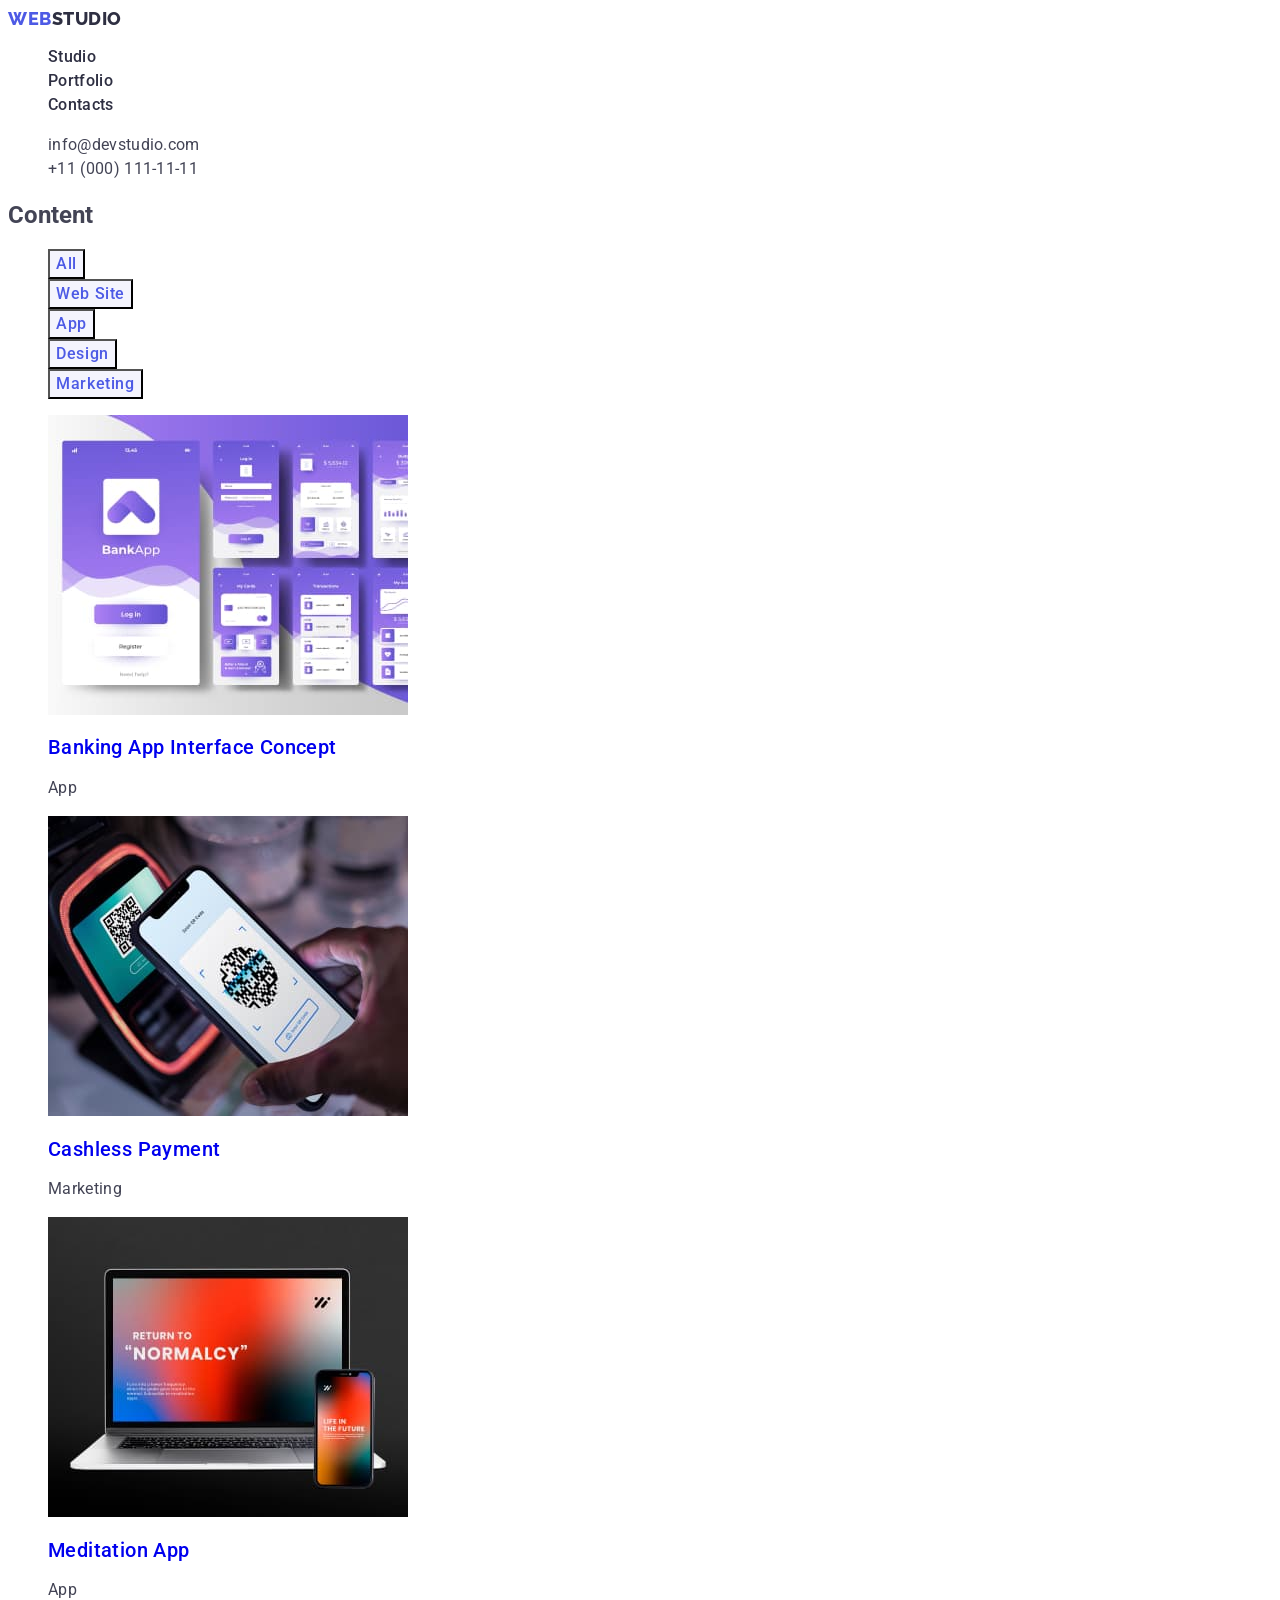
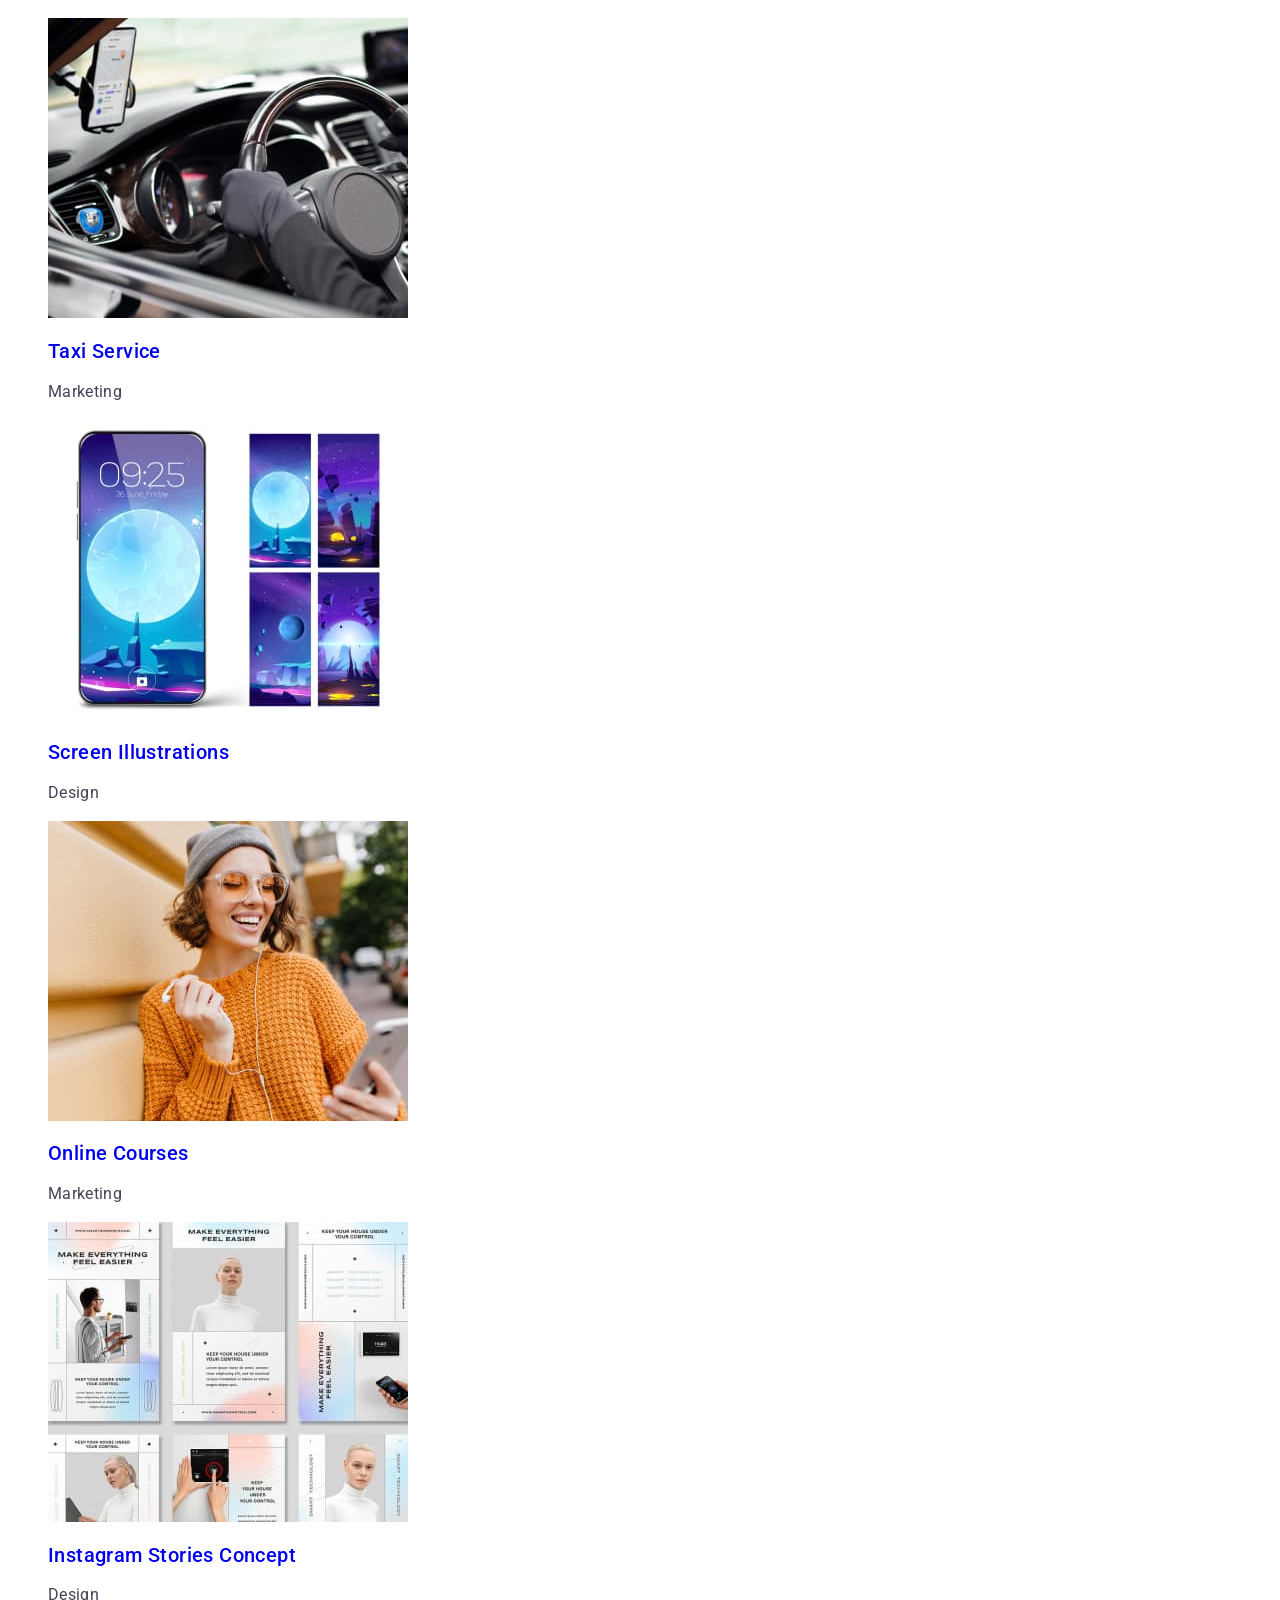
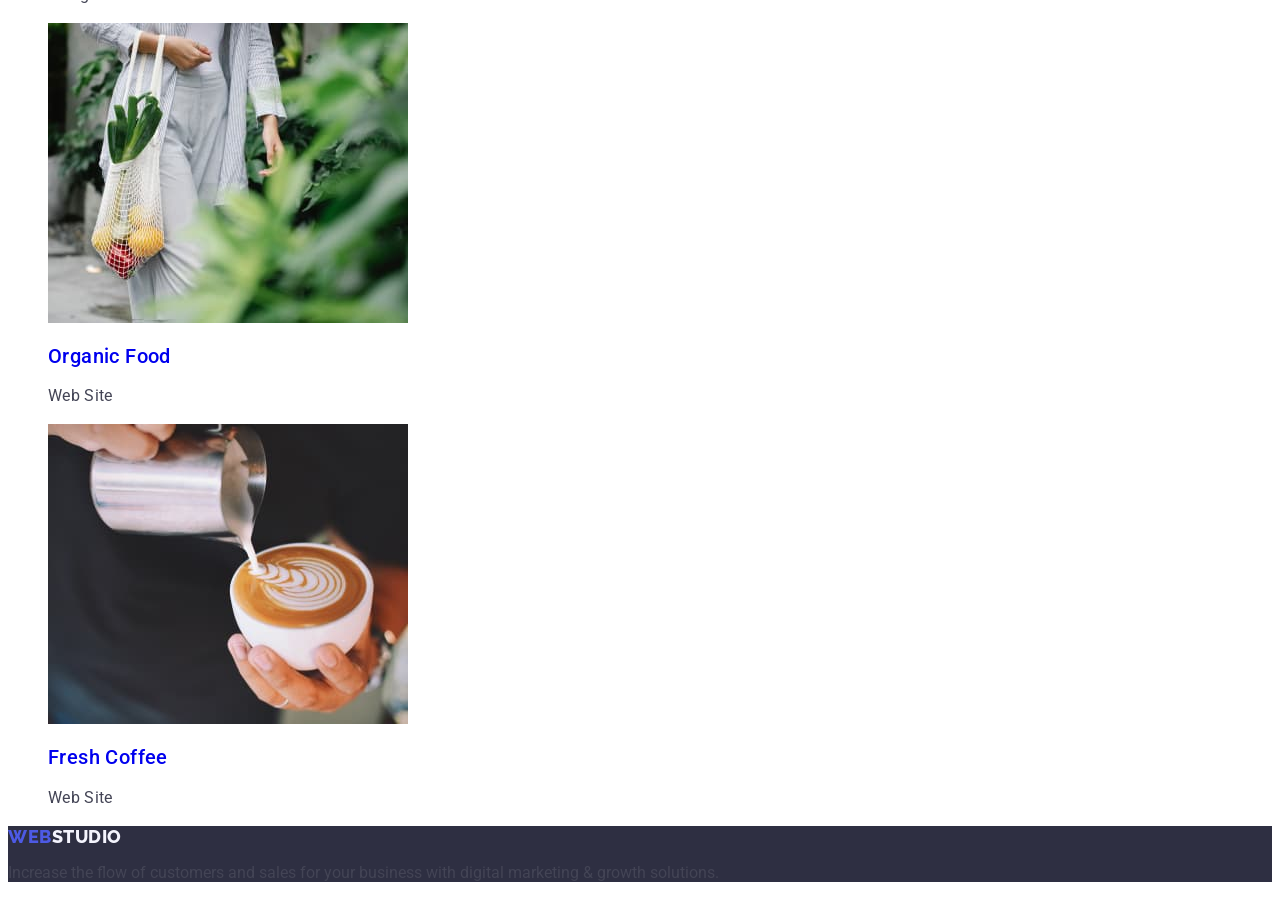
==== portfolio.html @ 04658882 "Initial commit" ====
<!DOCTYPE html>
<html lang="en">
  <head>
    <meta charset="UTF-8" />
    <meta http-equiv="X-UA-Compatible" content="IE=edge" />
    <meta name="viewport" content="width=device-width, initial-scale=1.0" />
    <link rel="preconnect" href="https://fonts.googleapis.com">
    <link rel="preconnect" href="https://fonts.gstatic.com" crossorigin>
    <link href="https://fonts.googleapis.com/css2?family=Raleway:wght@800&family=Roboto:wght@400;500;700;900&display=swap" rel="stylesheet">
    <link rel="stylesheet" href="./css/style.css">
    <title>Portfolio</title>
  </head>
  <body>
    <header>
      <nav>
        <a href="./index.html" class="logo link">Web<span class="logo-studio">Studio</span></a>
        <ul class="list">
          <li class="nav-main"><a href="./index.html" class="nav-main_link link">Studio</a></li>
          <li class="nav-main"><a href="./portfolio.html" class="nav-main_link link">Portfolio</a></li>
          <li class="nav-main"><a href="" class="nav-main_link link">Contacts</a></li>
        </ul>
      </nav>
      <address class="header-call">
        <ul class="list">
          <li class="adress-info"><a href="mailto:info@devstudio.com" class="adress-info_link link">info@devstudio.com</a></li>
          <li class="adress-info"><a href="tel:+110001111111" class="adress-info_link link">+11 (000) 111-11-11</a></li>
        </ul>
      </address>
    </header>
    <main>
      <section>
        <h1>Content</h1>
        <ul class="list">
        <li><button type="button" class="main-button">All</button></li>
        <li><button type="button" class="main-button">Web Site</button></li>
        <li><button type="button" class="main-button">App</button></li>
        <li><button type="button" class="main-button">Design</button></li>
        <li><button type="button" class="main-button">Marketing</button></li>
      </ul>
        <ul class="list">
          <li>
            <a href=".app" class="link"
              ><img
                src="./images/portfolio-img-1.jpg"
                alt="Banking App Interface Concept" width="360" height="300"
            /><h2 class="section-header">Banking App Interface Concept</h2>
            <p class="section-par">App</p></a>
          </li>
          <li>
            <a href=".marketing" class="link"
              ><img src="./images/portfolio-img-2.jpg" alt="Cashless Payment" width="360" height="300"
            /><h2 class="section-header">Cashless Payment</h2>
            <p class="section-par">Marketing</p></a>
          </li>
          <li>
            <a href=".app" class="link"
              ><img src="./images/portfolio-img-3.jpg" alt="Meditation App" width="360" height="300"
            /><h2 class="section-header">Meditation App</h2>
            <p class="section-par">App</p></a>
          </li>
          <li>
            <a href=".marketing" class="link"
              ><img src="./images/portfolio-img-4.jpg" alt="Taxi Service" width="360" height="300"
            /><h2 class="section-header">Taxi Service</h2>
            <p class="section-par">Marketing</p></a>
          </li>
          <li>
            <a href=".design" class="link"
              ><img
                src="./images/portfolio-img-5.jpg" width="360" height="300"
                alt="Screen Illustrations"
            /><h2 class="section-header">Screen Illustrations</h2>
            <p class="section-par">Design</p></a>
          </li>
          <li>
            <a href=".marketing" class="link"
              ><img src="./images/portfolio-img-6.jpg" alt="Online Courses" width="360" height="300"
            /><h2 class="section-header">Online Courses</h2>
            <p class="section-par">Marketing</p></a> 
          </li>
          <li>
            <a href=".design" class="link"
              ><img
                src="./images/portfolio-img-7.jpg" width="360" height="300"
                alt="Instagram Stories Concept"
            /><h2 class="section-header">Instagram Stories Concept</h2>
            <p class="section-par">Design</p></a>
          </li>
          <li>
            <a href=".website" class="link"
              ><img src="./images/portfolio-img-8.jpg" alt="Organic Food" width="360" height="300"
            /><h2 class="section-header">Organic Food</h2>
            <p class="section-par">Web Site</p></a>
          </li>
          <li>
            <a href=".website" class="link"
              ><img src="./images/portfolio-img-9.jpg" alt="Fresh Coffee" width="360" height="300"
            /><h2 class="section-header">Fresh Coffee</h2>
            <p class="section-par">Web Site</p></a>
          </li>
        </ul>
      </section>
    </main>
    <footer class="footer-portfolio">
      <a href="./index.html" class="footer-logo link">Web<span class="footer-color">Studio</span></a>
      <p>
        Increase the flow of customers and sales for your business with digital
        marketing & growth solutions.
      </p>
    </footer>
  </body>
</html>
---- css/style.css ----
body {
  font-family: "Roboto", sans-serif;
  color: #434455;
  background-color: #ffffff;
}

:root {
  --primary-brand: #4d5ae5;
  --pressed-state: #404bbf;
  --dark: #2e2f42;
  --success: #31d0aa;
  --text: #434455;
  --subtle-text: #8e8f99;
  --accent: #e7e9fc;
  --light: #f4f4fd;
  --white-background: #ffffff;
  --modal-background: #fcfcfc;
}

/**********header**********/

.logo {
  font-family: "Raleway", sans-serif;
  font-weight: 800;
  font-size: 18px;
  line-height: 1.17;
  letter-spacing: 0.03em;
  text-transform: uppercase;
  color: var(--primary-brand);
}

.link {
  text-decoration: none;
}

.logo-studio {
  color: #2e2f42;
}

.list {
  list-style: none;
}

.nav-main_link {
  font-weight: 500;
  font-size: 16px;
  line-height: 1.5;
  letter-spacing: 0.02em;
  color: var(--dark);
}

.nav-main_link:hover,
.nav-main_link:focus {
  color: #404bbf;
}

.header-call {
  font-style: normal;
}

.adress-info_link{
  line-height: 1.5;
  letter-spacing: 0.02em;
  color: var(--text);
}

.adress-info_link:hover,
.adress-info_link:focus{
  color: #404bbf;
}

/**********main**********/

.main-hero {
  background-color: var(--dark);
}

.main-hero_text {
  font-size: 56px;
  line-height: 1.07;
  text-align: center;
  letter-spacing: 0.02em;
  color: var(--white-background);
}

.main-hero_btn {
  background-color: var(--primary-brand);
  font-family: "Roboto", sans-serif;
  font-weight: 500;
  font-size: 16px;
  line-height: 1.5;
  letter-spacing: 0.04em;
  color: var(--white-background);
  cursor: pointer;
}

.main-hero_btn:hover {
  background-color: var(--pressed-state);
}

.main-hero_btn:focus {
  background-color: var(--pressed-state);
}

.main-header {
  font-weight: 500;
  font-size: 20px;
  line-height: 1.2;
  letter-spacing: 0.02em;
  color: var(--modal-overlay);
}

.main-text {
  line-height: 1.5;
  letter-spacing: 0.02em;
}

.main-header_img {
  font-size: 36px;
  line-height: 1.11;
  text-align: center;
  letter-spacing: 0.02em;
  text-transform: capitalize;
  color: var(--dark);
}

.our-team {
  background-color: #f4f4fd;
}

.our-team_header {
  font-weight: 500;
  font-size: 20px;
  line-height: 1.2;
  letter-spacing: 0.02em;
  color: var(--dark);
}

.our-team_li {
  background-color: #fff;
}

.our-team_par {
  font-size: 16px;
  line-height: 1.5;
  letter-spacing: 0.02em;
  color: var(--text);
}

/**********footer**********/

.footer-info {
  background-color: #2e2f42;
}

.footer-text {
  line-height: 1.5;
  color: var(--light);
  letter-spacing: 0.02em;
}

.footer-color {
  color: #f4f4fd;
}


/**********PORTFOLIO**********/


.main-button{
  font-family: "Roboto", sans-serif;
  font-weight: 500;
  font-size: 16px;
  line-height: 1.5;
  letter-spacing: 0.04em;
  color: var(--primary-brand);
  background-color: var(--light);
  cursor: pointer;
}

.main-button:hover,
.main-button:focus{
  color: #ffffff;
  background-color: #404BBF ;
}

.section-header{
  font-weight: 500;
  font-size: 20px;
  line-height: 1.2;
  letter-spacing: 0.02em;
  color: var(--modal-overlay);
}

.section-par {
  font-size: 16px;
  line-height: 1.5;
  letter-spacing: 0.02em;
  color: var(--text);
}

/**********footer**********/

.footer-portfolio{
  background-color: var(--dark);
}

.footer-logo{
  font-family: 'Raleway', sans-serif;
  font-weight: 800;
  font-size: 18px;
  line-height: 1.17;
  letter-spacing: 0.03em;
  text-transform: uppercase;
  color: var(--primary-brand);
}

.footer-color {
  color: #f4f4fd;
}
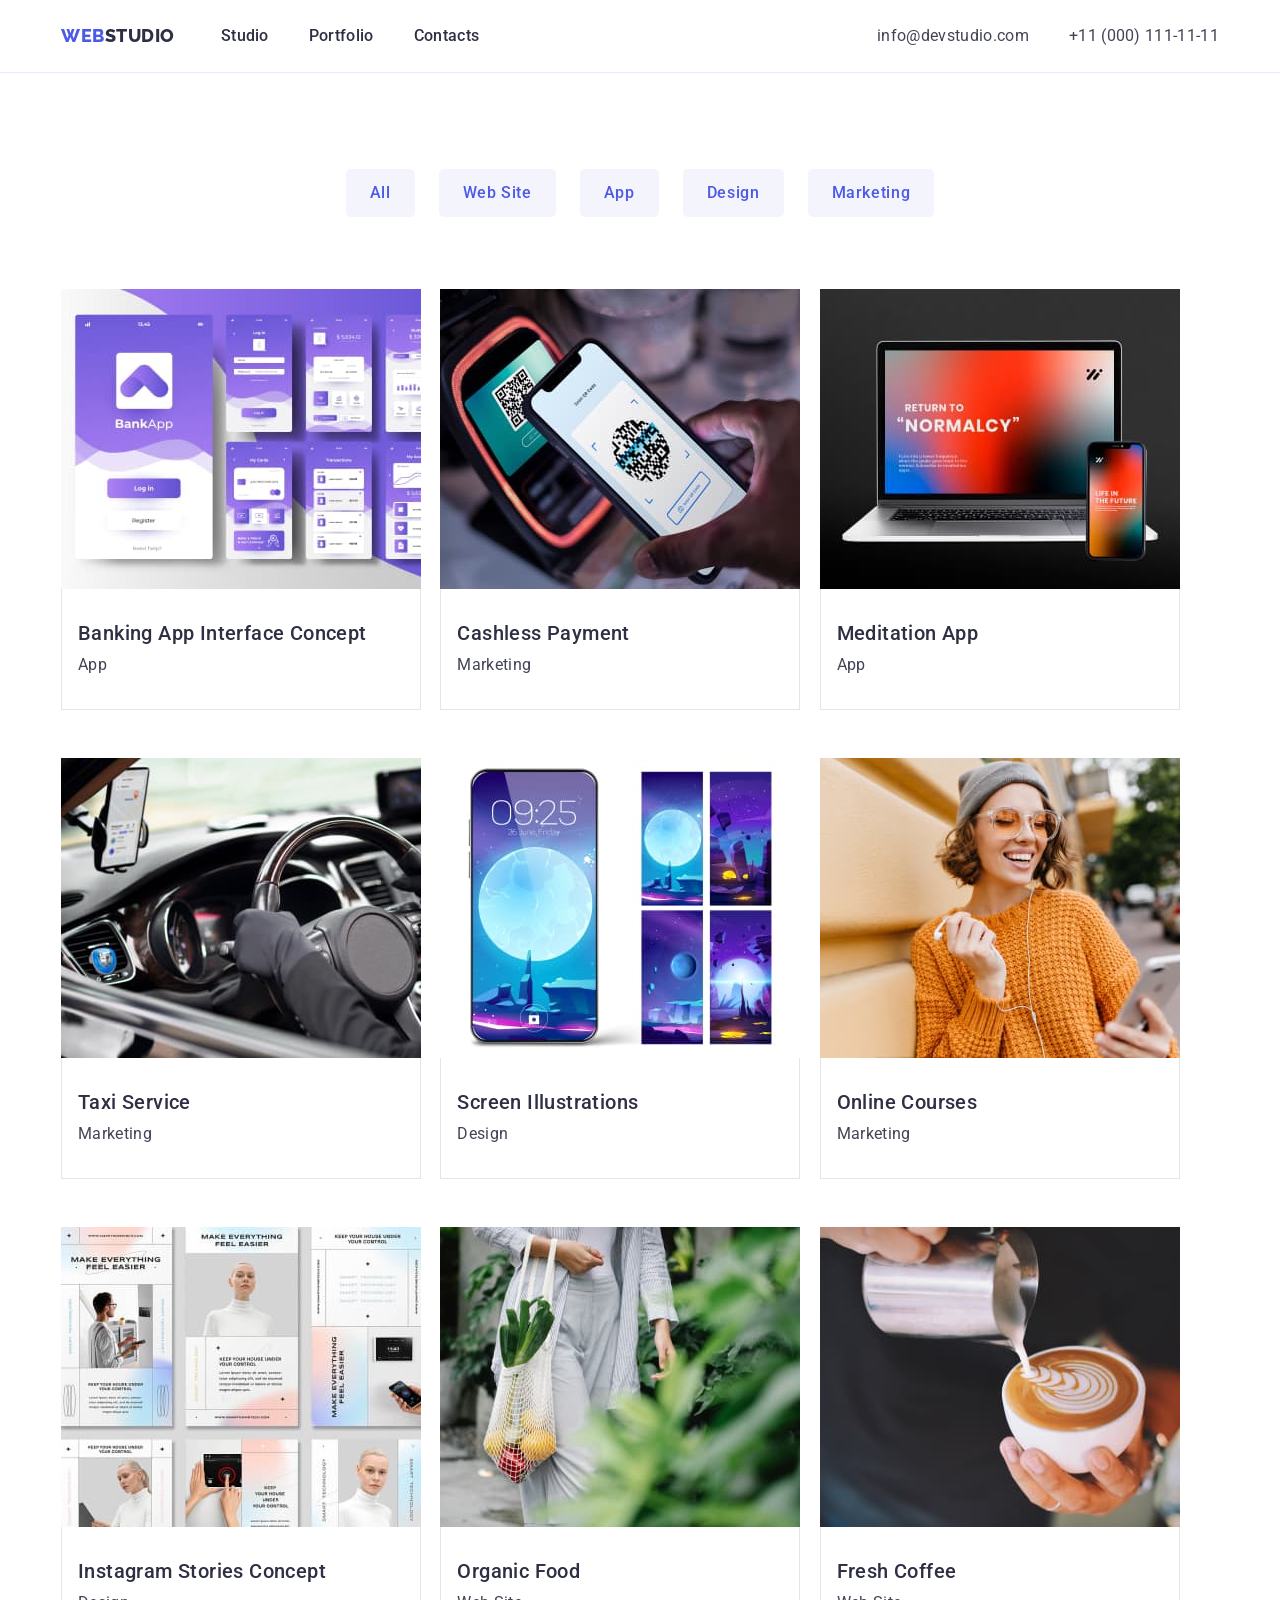
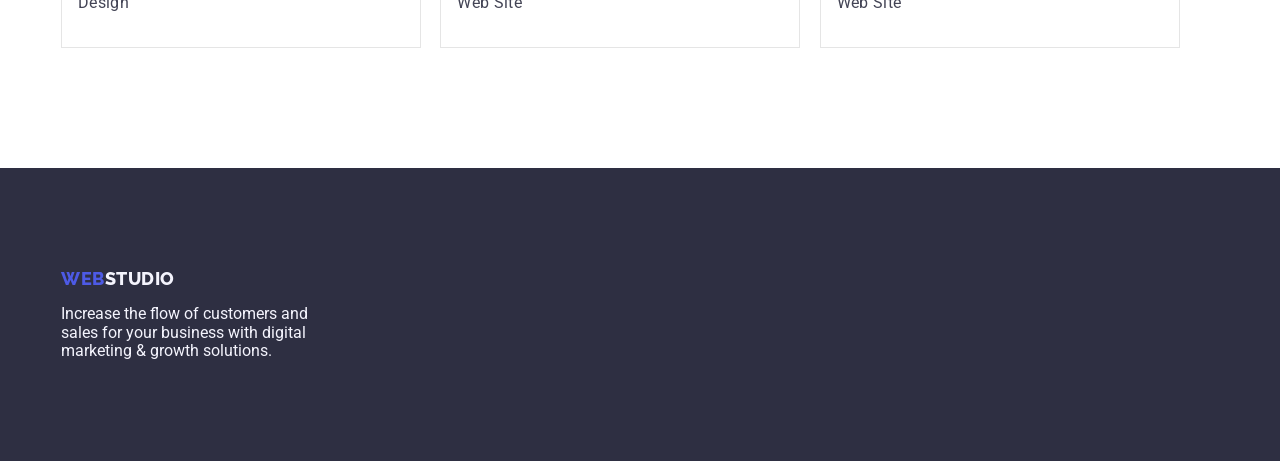
==== commit 4d0b937f: "hw3 01" ====
--- a/portfolio.html
+++ b/portfolio.html
@@ -7,106 +7,140 @@
     <link rel="preconnect" href="https://fonts.googleapis.com">
     <link rel="preconnect" href="https://fonts.gstatic.com" crossorigin>
     <link href="https://fonts.googleapis.com/css2?family=Raleway:wght@800&family=Roboto:wght@400;500;700;900&display=swap" rel="stylesheet">
+    <link rel="stylesheet" href="https://cdnjs.cloudflare.com/ajax/libs/modern-normalize/2.0.0/modern-normalize.min.css" integrity="sha512-4xo8blKMVCiXpTaLzQSLSw3KFOVPWhm/TRtuPVc4WG6kUgjH6J03IBuG7JZPkcWMxJ5huwaBpOpnwYElP/m6wg==" crossorigin="anonymous" referrerpolicy="no-referrer" />
     <link rel="stylesheet" href="./css/style.css">
     <title>Portfolio</title>
   </head>
   <body>
-    <header>
-      <nav>
-        <a href="./index.html" class="logo link">Web<span class="logo-studio">Studio</span></a>
-        <ul class="list">
-          <li class="nav-main"><a href="./index.html" class="nav-main_link link">Studio</a></li>
-          <li class="nav-main"><a href="./portfolio.html" class="nav-main_link link">Portfolio</a></li>
-          <li class="nav-main"><a href="" class="nav-main_link link">Contacts</a></li>
-        </ul>
-      </nav>
-      <address class="header-call">
-        <ul class="list">
-          <li class="adress-info"><a href="mailto:info@devstudio.com" class="adress-info_link link">info@devstudio.com</a></li>
-          <li class="adress-info"><a href="tel:+110001111111" class="adress-info_link link">+11 (000) 111-11-11</a></li>
-        </ul>
-      </address>
+    <header class="header">
+      <div class="header-menu container">
+        <nav class="navigation">
+          <a href="./index.html" class="logo link">Web<span class="logo-studio">Studio</span></a>
+          <ul class="list menu">
+            <li class="nav-main"><a href="./index.html" class="nav-main_link link">Studio</a></li>
+            <li class="nav-main"><a href="./portfolio.html" class="nav-main_link link">Portfolio</a></li>
+            <li class="nav-main"><a href="" class="nav-main_link link">Contacts</a></li>
+          </ul>
+        </nav>
+        <address class="header-call">
+          <ul class="list menu-adress">
+            <li class="adress-info"><a href="mailto:info@devstudio.com" class="adress-info_link link">info@devstudio.com</a></li>
+            <li class="adress-info"><a href="tel:+110001111111" class="adress-info_link link">+11 (000) 111-11-11</a></li>
+          </ul>
+        </address>
+      </div>
     </header>
-    <main>
-      <section>
-        <h1>Content</h1>
-        <ul class="list">
+    
+    <main class="main">
+      <section class="container">
+        <h1 hidden>Content</h1>
+        <ul class="list main-button_first">
         <li><button type="button" class="main-button">All</button></li>
         <li><button type="button" class="main-button">Web Site</button></li>
         <li><button type="button" class="main-button">App</button></li>
         <li><button type="button" class="main-button">Design</button></li>
         <li><button type="button" class="main-button">Marketing</button></li>
       </ul>
-        <ul class="list">
-          <li>
+        <ul class="list main-content">
+          <li class="item">
             <a href=".app" class="link"
               ><img
                 src="./images/portfolio-img-1.jpg"
                 alt="Banking App Interface Concept" width="360" height="300"
-            /><h2 class="section-header">Banking App Interface Concept</h2>
-            <p class="section-par">App</p></a>
+            />
+            <div class="section-border">
+              <h2 class="section-header">Banking App Interface Concept</h2>
+              <p class="section-par">App</p></a>
+            </div>
           </li>
-          <li>
+          <li class="item">
             <a href=".marketing" class="link"
               ><img src="./images/portfolio-img-2.jpg" alt="Cashless Payment" width="360" height="300"
-            /><h2 class="section-header">Cashless Payment</h2>
-            <p class="section-par">Marketing</p></a>
+            />
+            <div class="section-border">
+              <h2 class="section-header">Cashless Payment</h2>
+              <p class="section-par">Marketing</p></a>
+            </div>
           </li>
-          <li>
+          <li class="item">
             <a href=".app" class="link"
               ><img src="./images/portfolio-img-3.jpg" alt="Meditation App" width="360" height="300"
-            /><h2 class="section-header">Meditation App</h2>
-            <p class="section-par">App</p></a>
+            />
+            <div class="section-border">
+              <h2 class="section-header">Meditation App</h2>
+              <p class="section-par">App</p></a>
+            </div>
           </li>
-          <li>
+          <li class="item">
             <a href=".marketing" class="link"
               ><img src="./images/portfolio-img-4.jpg" alt="Taxi Service" width="360" height="300"
-            /><h2 class="section-header">Taxi Service</h2>
-            <p class="section-par">Marketing</p></a>
+            />
+          <div class="section-border">
+              <h2 class="section-header">Taxi Service</h2>
+              <p class="section-par">Marketing</p></a>
+          </div>
           </li>
-          <li>
+          <li class="item">
             <a href=".design" class="link"
               ><img
                 src="./images/portfolio-img-5.jpg" width="360" height="300"
                 alt="Screen Illustrations"
-            /><h2 class="section-header">Screen Illustrations</h2>
-            <p class="section-par">Design</p></a>
+            />
+            <div class="section-border">
+              <h2 class="section-header">Screen Illustrations</h2>
+              <p class="section-par">Design</p></a>
+            </div>
           </li>
-          <li>
+          <li class="item">
             <a href=".marketing" class="link"
               ><img src="./images/portfolio-img-6.jpg" alt="Online Courses" width="360" height="300"
-            /><h2 class="section-header">Online Courses</h2>
-            <p class="section-par">Marketing</p></a> 
+            />
+            <div class="section-border">
+              <h2 class="section-header">Online Courses</h2>
+              <p class="section-par">Marketing</p></a> 
+              </div>
           </li>
-          <li>
+          <li class="item">
             <a href=".design" class="link"
               ><img
                 src="./images/portfolio-img-7.jpg" width="360" height="300"
                 alt="Instagram Stories Concept"
-            /><h2 class="section-header">Instagram Stories Concept</h2>
-            <p class="section-par">Design</p></a>
+            />
+            <div class="section-border">
+              <h2 class="section-header">Instagram Stories Concept</h2>
+              <p class="section-par">Design</p></a>
+            </div>
           </li>
-          <li>
+          <li class="item">
             <a href=".website" class="link"
               ><img src="./images/portfolio-img-8.jpg" alt="Organic Food" width="360" height="300"
-            /><h2 class="section-header">Organic Food</h2>
-            <p class="section-par">Web Site</p></a>
+            />
+            <div class="section-border">
+              <h2 class="section-header">Organic Food</h2>
+              <p class="section-par">Web Site</p></a>
+            </div>
           </li>
-          <li>
+          <li class="item">
             <a href=".website" class="link"
               ><img src="./images/portfolio-img-9.jpg" alt="Fresh Coffee" width="360" height="300"
-            /><h2 class="section-header">Fresh Coffee</h2>
-            <p class="section-par">Web Site</p></a>
+            />
+            <div class="section-border">
+              <h2 class="section-header">Fresh Coffee</h2>
+              <p class="section-par">Web Site</p></a>
+            </div>
           </li>
         </ul>
       </section>
     </main>
-    <footer class="footer-portfolio">
-      <a href="./index.html" class="footer-logo link">Web<span class="footer-color">Studio</span></a>
-      <p>
-        Increase the flow of customers and sales for your business with digital
-        marketing & growth solutions.
-      </p>
+
+    <footer class="footer">
+      <div class="container">
+        <a href="./index.html" class="footer-logo link">Web<span class="footer-color">Studio</span></a>
+        <p class="footer-par">
+          Increase the flow of customers and sales for your business with digital
+          marketing & growth solutions.
+        </p>
+      </div>
     </footer>
   </body>
 </html>
--- a/css/style.css
+++ b/css/style.css
@@ -1,9 +1,3 @@
-body {
-  font-family: "Roboto", sans-serif;
-  color: #434455;
-  background-color: #ffffff;
-}
-
 :root {
   --primary-brand: #4d5ae5;
   --pressed-state: #404bbf;
@@ -17,7 +11,51 @@
   --modal-background: #fcfcfc;
 }
 
-/**********header**********/
+body {
+  font-family: "Roboto", sans-serif;
+  color: #434455;
+  background-color: #ffffff;
+}
+
+.container {
+  width: 100%;  
+  max-width: 1158px;
+  margin: 0 auto;
+}
+
+p, h1, h2, h3, h4, h5, h6 {
+  margin-top: 0;
+  margin-bottom: 0;
+}
+
+a{
+  text-decoration: none;
+}
+
+img {
+  display: block;
+}
+
+ul, ol {
+  list-style-type: none;
+  padding-left: 0;
+  margin-top: 0;
+  margin-bottom: 0;
+}
+
+.link {
+  text-decoration: none;
+}
+
+.list {
+  list-style: none;
+}
+
+/**********Header**********/
+
+.header {
+    border-bottom: 1px solid #E7E9FC; 
+}
 
 .logo {
   font-family: "Raleway", sans-serif;
@@ -29,16 +67,25 @@
   color: var(--primary-brand);
 }
 
-.link {
-  text-decoration: none;
-}
-
 .logo-studio {
   color: #2e2f42;
-}
-
-.list {
-  list-style: none;
+  padding-right: 46px;
+}
+
+.header-menu {
+  display: flex;
+  justify-content: space-between;
+  padding: 24px 0;
+}
+
+.navigation{
+  display: flex;
+  align-items: center;
+}
+
+.menu{
+  display: flex;
+  gap: 40px;
 }
 
 .nav-main_link {
@@ -58,6 +105,12 @@
   font-style: normal;
 }
 
+.menu-adress{
+  display: flex;
+  align-items: center;
+  gap: 40px;
+}
+
 .adress-info_link{
   line-height: 1.5;
   letter-spacing: 0.02em;
@@ -69,10 +122,13 @@
   color: #404bbf;
 }
 
-/**********main**********/
+/**********Main**********/
 
 .main-hero {
   background-color: var(--dark);
+  width: 100%;
+  height: 600px;
+  text-align: center;
 }
 
 .main-hero_text {
@@ -81,6 +137,8 @@
   text-align: center;
   letter-spacing: 0.02em;
   color: var(--white-background);
+  padding-top: 188px;
+  padding-bottom: 48px;
 }
 
 .main-hero_btn {
@@ -147,7 +205,7 @@
   color: var(--text);
 }
 
-/**********footer**********/
+/**********Footer**********/
 
 .footer-info {
   background-color: #2e2f42;
@@ -164,8 +222,20 @@
 }
 
 
-/**********PORTFOLIO**********/
-
+/**----------PORTFOLIO----------**/
+
+.main {
+  padding-top: 96px;
+  padding-bottom: 120px;
+}
+
+.main-button_first {
+  display: flex;
+  padding-bottom: 72px;
+  align-items: center;
+  justify-content: center;
+  gap: 24px;
+}
 
 .main-button{
   font-family: "Roboto", sans-serif;
@@ -176,6 +246,9 @@
   color: var(--primary-brand);
   background-color: var(--light);
   cursor: pointer;
+  border-radius: 5px;
+  padding: 12px 24px;
+  border: none;
 }
 
 .main-button:hover,
@@ -184,12 +257,30 @@
   background-color: #404BBF ;
 }
 
+.main-content {
+  display: flex;
+  flex-wrap: wrap;
+  row-gap: 48px;
+  /*column-gap: 24px;*/
+}
+
+.item {
+  width: calc((100% - 20px) / 3);
+}
+
+.section-border { 
+  border: 1px solid #E5E5E5;
+  border-top: 0;
+  max-width: 360px;
+}
+
 .section-header{
   font-weight: 500;
   font-size: 20px;
   line-height: 1.2;
   letter-spacing: 0.02em;
-  color: var(--modal-overlay);
+  color: var(--dark);
+  padding: 32px 0 0 16px;
 }
 
 .section-par {
@@ -197,12 +288,14 @@
   line-height: 1.5;
   letter-spacing: 0.02em;
   color: var(--text);
+  padding: 8px 0 32px 16px;
 }
 
 /**********footer**********/
 
-.footer-portfolio{
+.footer{
   background-color: var(--dark);
+  padding: 100px 0px;
 }
 
 .footer-logo{
@@ -217,4 +310,10 @@
 
 .footer-color {
   color: #f4f4fd;
+}
+
+.footer-par {
+  color: var(--light);
+  width: 264px;
+  padding-top: 16px;
 }
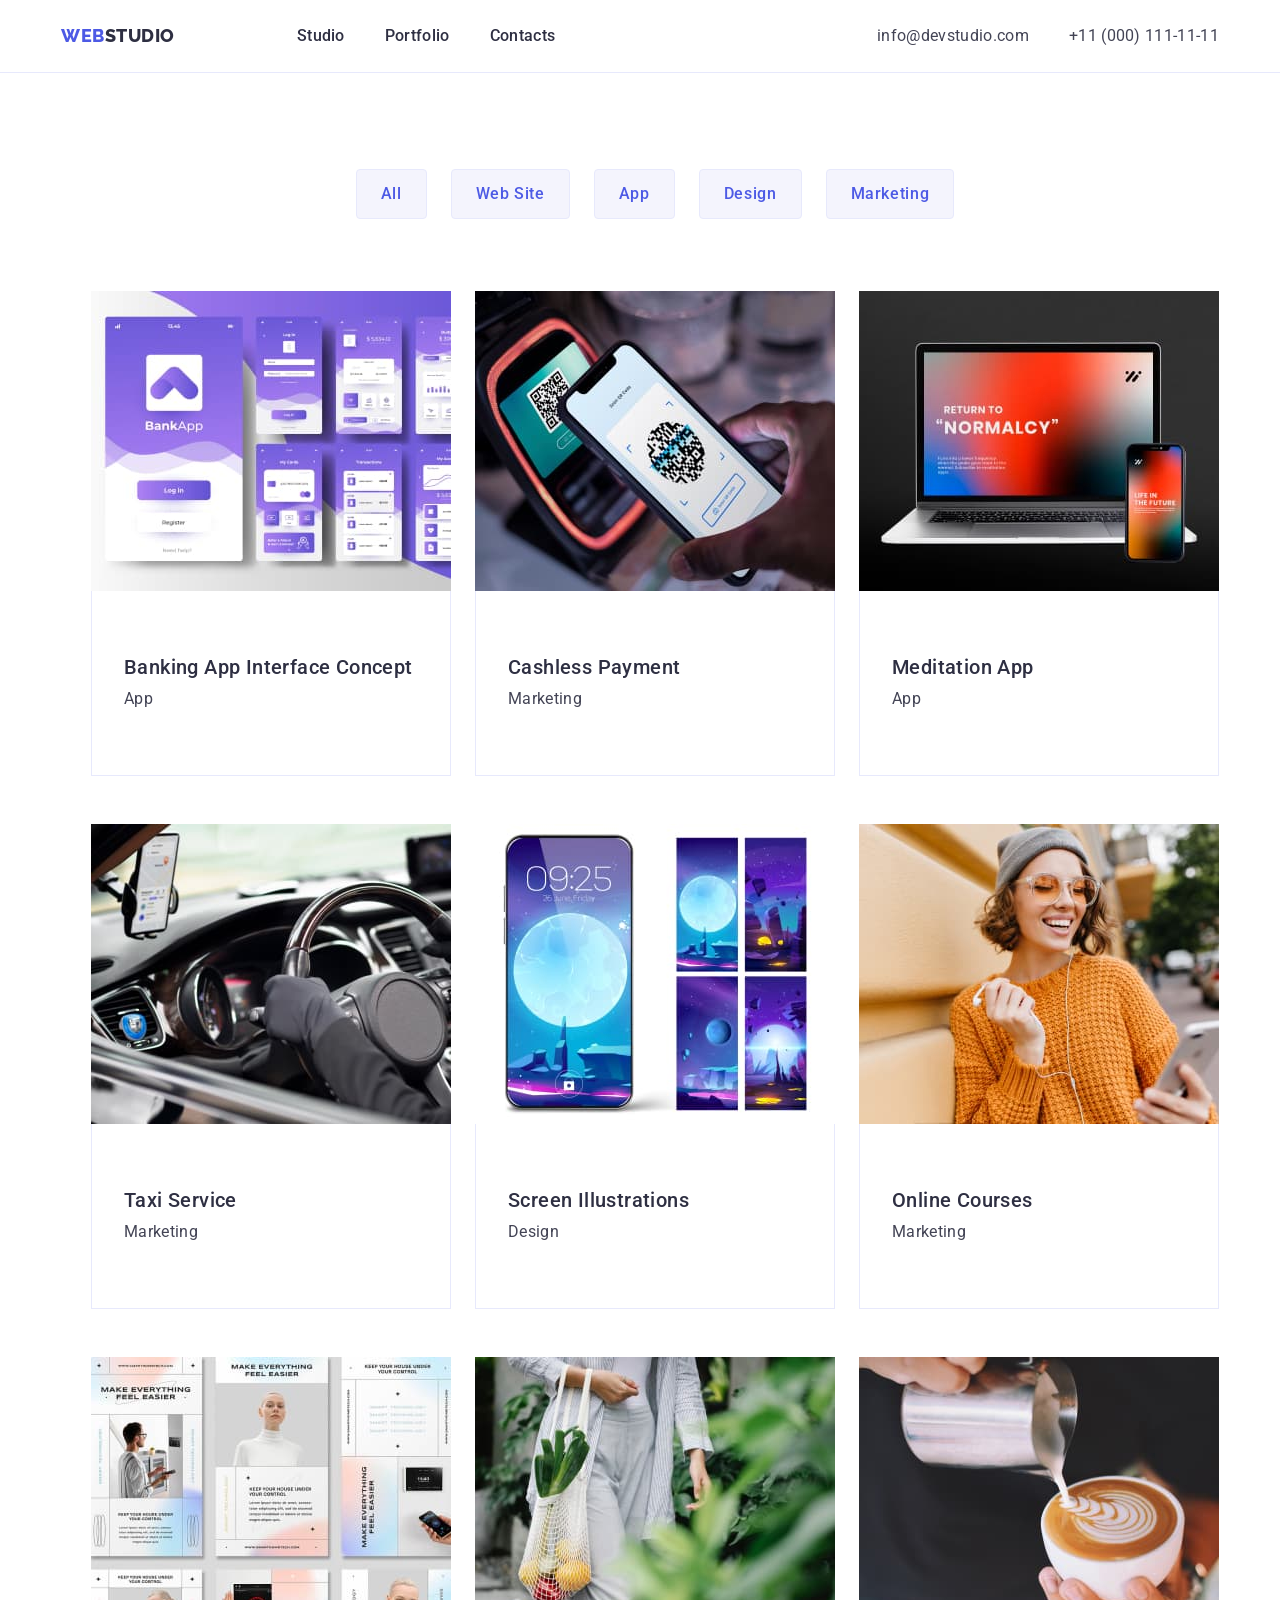
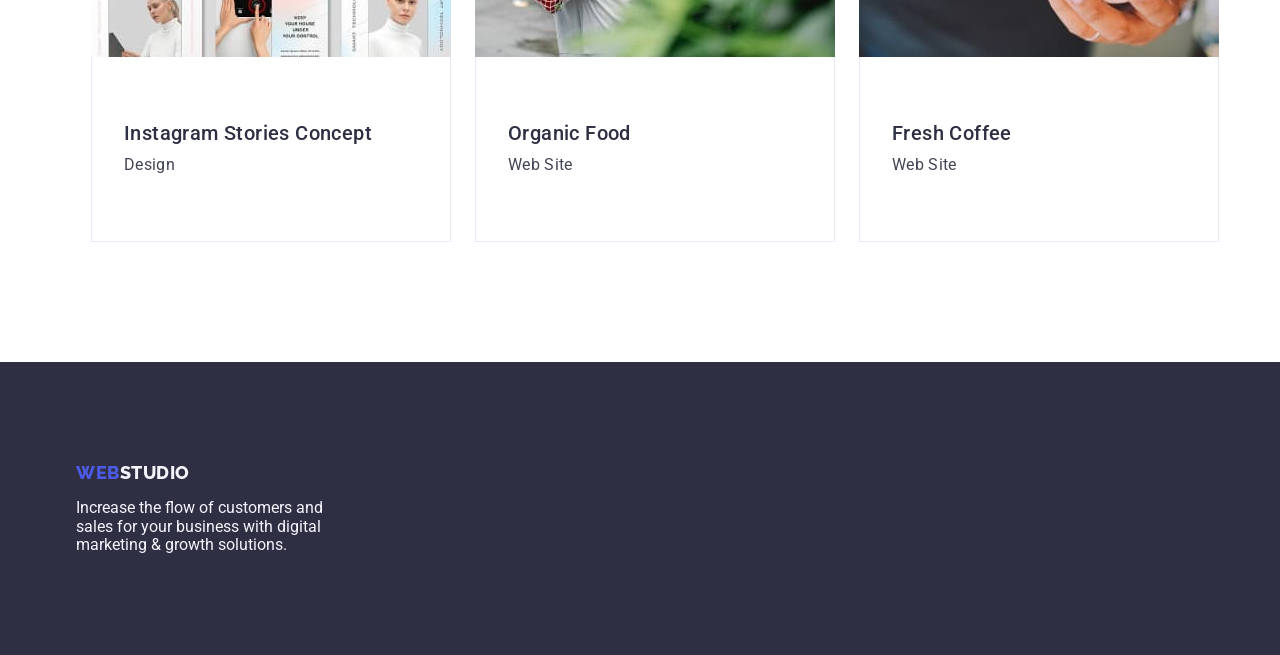
==== commit 28802e02: "hw3 06" ====
--- a/portfolio.html
+++ b/portfolio.html
@@ -12,6 +12,7 @@
     <title>Portfolio</title>
   </head>
   <body>
+
     <header class="header">
       <div class="header-menu container">
         <nav class="navigation">
@@ -31,105 +32,116 @@
       </div>
     </header>
     
-    <main class="main">
-      <section class="container">
-        <h1 hidden>Content</h1>
-        <ul class="list main-button_first">
-        <li><button type="button" class="main-button">All</button></li>
-        <li><button type="button" class="main-button">Web Site</button></li>
-        <li><button type="button" class="main-button">App</button></li>
-        <li><button type="button" class="main-button">Design</button></li>
-        <li><button type="button" class="main-button">Marketing</button></li>
-      </ul>
-        <ul class="list main-content">
-          <li class="item">
-            <a href=".app" class="link"
-              ><img
-                src="./images/portfolio-img-1.jpg"
-                alt="Banking App Interface Concept" width="360" height="300"
-            />
+    <main>
+      <section class="container portfolio-main">
+        <div class="container">
+          <h1 class="visually-hidden">Content</h1>
+          <ul class="list main-button_first">
+            <li><button type="button" class="main-button">All</button></li>
+            <li><button type="button" class="main-button">Web Site</button></li>
+            <li><button type="button" class="main-button">App</button></li>
+            <li><button type="button" class="main-button">Design</button></li>
+            <li><button type="button" class="main-button">Marketing</button></li>
+        </ul>
+          <ul class="list main-content">
+            <li class="item">
+              <a href=".app" class="link"
+                ><img
+                  src="./images/portfolio-img-1.jpg"
+                  alt="Banking App Interface Concept" width="360" height="300"
+              />
+              <div class="section-border">
+                <h2 class="section-header">Banking App Interface Concept</h2>
+                <p class="section-par">App</p>
+              </div>
+              </a>
+            </li>
+            <li class="item">
+              <a href=".marketing" class="link"
+                ><img src="./images/portfolio-img-2.jpg" alt="Cashless Payment" width="360" height="300"
+              />
+              <div class="section-border">
+                <h2 class="section-header">Cashless Payment</h2>
+                <p class="section-par">Marketing</p>
+              </div>
+              </a>
+            </li>
+            <li class="item">
+              <a href=".app" class="link"
+                ><img src="./images/portfolio-img-3.jpg" alt="Meditation App" width="360" height="300"
+              />
+              <div class="section-border">
+                <h2 class="section-header">Meditation App</h2>
+                <p class="section-par">App</p>
+              </div>
+              </a>
+            </li>
+            <li class="item">
+              <a href=".marketing" class="link"
+                ><img src="./images/portfolio-img-4.jpg" alt="Taxi Service" width="360" height="300"
+              />
             <div class="section-border">
-              <h2 class="section-header">Banking App Interface Concept</h2>
-              <p class="section-par">App</p></a>
+                <h2 class="section-header">Taxi Service</h2>
+                <p class="section-par">Marketing</p>
             </div>
-          </li>
-          <li class="item">
-            <a href=".marketing" class="link"
-              ><img src="./images/portfolio-img-2.jpg" alt="Cashless Payment" width="360" height="300"
-            />
-            <div class="section-border">
-              <h2 class="section-header">Cashless Payment</h2>
-              <p class="section-par">Marketing</p></a>
-            </div>
-          </li>
-          <li class="item">
-            <a href=".app" class="link"
-              ><img src="./images/portfolio-img-3.jpg" alt="Meditation App" width="360" height="300"
-            />
-            <div class="section-border">
-              <h2 class="section-header">Meditation App</h2>
-              <p class="section-par">App</p></a>
-            </div>
-          </li>
-          <li class="item">
-            <a href=".marketing" class="link"
-              ><img src="./images/portfolio-img-4.jpg" alt="Taxi Service" width="360" height="300"
-            />
-          <div class="section-border">
-              <h2 class="section-header">Taxi Service</h2>
-              <p class="section-par">Marketing</p></a>
-          </div>
-          </li>
-          <li class="item">
-            <a href=".design" class="link"
-              ><img
-                src="./images/portfolio-img-5.jpg" width="360" height="300"
-                alt="Screen Illustrations"
-            />
-            <div class="section-border">
-              <h2 class="section-header">Screen Illustrations</h2>
-              <p class="section-par">Design</p></a>
-            </div>
-          </li>
-          <li class="item">
-            <a href=".marketing" class="link"
-              ><img src="./images/portfolio-img-6.jpg" alt="Online Courses" width="360" height="300"
-            />
-            <div class="section-border">
-              <h2 class="section-header">Online Courses</h2>
-              <p class="section-par">Marketing</p></a> 
+            </a>
+            </li>
+            <li class="item">
+              <a href=".design" class="link"
+                ><img
+                  src="./images/portfolio-img-5.jpg" width="360" height="300"
+                  alt="Screen Illustrations"
+              />
+              <div class="section-border">
+                <h2 class="section-header">Screen Illustrations</h2>
+                <p class="section-par">Design</p>
               </div>
-          </li>
-          <li class="item">
-            <a href=".design" class="link"
-              ><img
-                src="./images/portfolio-img-7.jpg" width="360" height="300"
-                alt="Instagram Stories Concept"
-            />
-            <div class="section-border">
-              <h2 class="section-header">Instagram Stories Concept</h2>
-              <p class="section-par">Design</p></a>
-            </div>
-          </li>
-          <li class="item">
-            <a href=".website" class="link"
-              ><img src="./images/portfolio-img-8.jpg" alt="Organic Food" width="360" height="300"
-            />
-            <div class="section-border">
-              <h2 class="section-header">Organic Food</h2>
-              <p class="section-par">Web Site</p></a>
-            </div>
-          </li>
-          <li class="item">
-            <a href=".website" class="link"
-              ><img src="./images/portfolio-img-9.jpg" alt="Fresh Coffee" width="360" height="300"
-            />
-            <div class="section-border">
-              <h2 class="section-header">Fresh Coffee</h2>
-              <p class="section-par">Web Site</p></a>
-            </div>
-          </li>
-        </ul>
+              </a>
+            </li>
+            <li class="item">
+              <a href=".marketing" class="link"
+                ><img src="./images/portfolio-img-6.jpg" alt="Online Courses" width="360" height="300"
+              />
+              <div class="section-border">
+                <h2 class="section-header">Online Courses</h2>
+                <p class="section-par">Marketing</p> 
+                </div>
+              </a>
+            </li>
+            <li class="item">
+              <a href=".design" class="link"
+                ><img
+                  src="./images/portfolio-img-7.jpg" width="360" height="300"
+                  alt="Instagram Stories Concept"
+              />
+              <div class="section-border">
+                <h2 class="section-header">Instagram Stories Concept</h2>
+                <p class="section-par">Design</p>
+              </div>
+              </a>
+            </li>
+            <li class="item">
+              <a href=".website" class="link"
+                ><img src="./images/portfolio-img-8.jpg" alt="Organic Food" width="360" height="300"
+              />
+              <div class="section-border">
+                <h2 class="section-header">Organic Food</h2>
+                <p class="section-par">Web Site</p>
+              </div>
+              </a>
+            </li>
+            <li class="item">
+              <a href=".website" class="link"
+                ><img src="./images/portfolio-img-9.jpg" alt="Fresh Coffee" width="360" height="300"
+              />
+              <div class="section-border">
+                <h2 class="section-header">Fresh Coffee</h2>
+                <p class="section-par">Web Site</p>
+              </div>
+              </a>
+            </li>
+          </ul>
+      </div>
       </section>
     </main>
 
--- a/css/style.css
+++ b/css/style.css
@@ -17,18 +17,38 @@
   background-color: #ffffff;
 }
 
+.visually-hidden {
+    position: absolute;
+    width: 1px;
+    height: 1px;
+    margin: -1px;
+    border: 0;
+    padding: 0;
+    white-space: nowrap;
+    clip-path: inset(100%);
+    clip: rect(0 0 0 0);
+    overflow: hidden;
+  }
+
 .container {
-  width: 100%;  
-  max-width: 1158px;
+  width: 1158px;
   margin: 0 auto;
-}
-
-p, h1, h2, h3, h4, h5, h6 {
+  padding-left: 15px;
+  padding-right: 15px;
+}
+
+p,
+h1,
+h2,
+h3,
+h4,
+h5,
+h6 {
   margin-top: 0;
   margin-bottom: 0;
 }
 
-a{
+a {
   text-decoration: none;
 }
 
@@ -36,7 +56,8 @@
   display: block;
 }
 
-ul, ol {
+ul,
+ol {
   list-style-type: none;
   padding-left: 0;
   margin-top: 0;
@@ -54,7 +75,7 @@
 /**********Header**********/
 
 .header {
-    border-bottom: 1px solid #E7E9FC; 
+  border-bottom: 1px solid #e7e9fc;
 }
 
 .logo {
@@ -65,6 +86,7 @@
   letter-spacing: 0.03em;
   text-transform: uppercase;
   color: var(--primary-brand);
+  margin-right: 76px;
 }
 
 .logo-studio {
@@ -78,12 +100,12 @@
   padding: 24px 0;
 }
 
-.navigation{
+.navigation {
   display: flex;
   align-items: center;
 }
 
-.menu{
+.menu {
   display: flex;
   gap: 40px;
 }
@@ -94,6 +116,8 @@
   line-height: 1.5;
   letter-spacing: 0.02em;
   color: var(--dark);
+  padding-top: 24px;
+  padding-bottom: 24px;
 }
 
 .nav-main_link:hover,
@@ -105,20 +129,20 @@
   font-style: normal;
 }
 
-.menu-adress{
+.menu-adress {
   display: flex;
   align-items: center;
   gap: 40px;
 }
 
-.adress-info_link{
+.adress-info_link {
   line-height: 1.5;
   letter-spacing: 0.02em;
   color: var(--text);
 }
 
 .adress-info_link:hover,
-.adress-info_link:focus{
+.adress-info_link:focus {
   color: #404bbf;
 }
 
@@ -126,9 +150,8 @@
 
 .main-hero {
   background-color: var(--dark);
-  width: 100%;
-  height: 600px;
   text-align: center;
+  padding: 188px 0;
 }
 
 .main-hero_text {
@@ -137,8 +160,9 @@
   text-align: center;
   letter-spacing: 0.02em;
   color: var(--white-background);
-  padding-top: 188px;
-  padding-bottom: 48px;
+  max-width: 496px;
+  margin: 0 auto;
+  padding-bottom: 64px;
 }
 
 .main-hero_btn {
@@ -150,6 +174,12 @@
   letter-spacing: 0.04em;
   color: var(--white-background);
   cursor: pointer;
+  display: block;
+  min-width: 169px;
+  height: 56px;
+  border: none;
+  border-radius: 4px;
+  margin: 0 auto;
 }
 
 .main-hero_btn:hover {
@@ -160,17 +190,55 @@
   background-color: var(--pressed-state);
 }
 
+.section-content {
+  padding: 120px 0;
+}
+
+.section-content_list {
+  display: flex;
+  gap: 24px;
+}
+
+.section-content_main {
+  width: calc((100% - 72px) / 4);
+}
+
 .main-header {
   font-weight: 500;
   font-size: 20px;
   line-height: 1.2;
   letter-spacing: 0.02em;
   color: var(--modal-overlay);
+  margin-bottom: 8px;
 }
 
 .main-text {
   line-height: 1.5;
   letter-spacing: 0.02em;
+}
+
+/********** SECTION-3 **********/
+
+.section-content_img {
+  padding-bottom: 120px;
+}
+
+.main-header_list {
+  display: flex;
+  gap: 24px;
+}
+
+.img-content {
+  width: calc((100% - 48px) / 3);
+}
+
+
+
+/********** SECTION-4 **********/
+
+.our-team {
+  padding-top: 120px;
+  padding-bottom: 120px;
 }
 
 .main-header_img {
@@ -180,10 +248,17 @@
   letter-spacing: 0.02em;
   text-transform: capitalize;
   color: var(--dark);
-}
-
-.our-team {
-  background-color: #f4f4fd;
+  margin-bottom: 72px;
+}
+
+.our-team_list {
+  display: flex;
+  gap: 24px;
+}
+
+.our-team_info {
+  padding: 32px 16px;
+  background-color: #fff;
 }
 
 .our-team_header {
@@ -192,10 +267,14 @@
   line-height: 1.2;
   letter-spacing: 0.02em;
   color: var(--dark);
+  text-align: center;
+  margin-bottom: 8px;
 }
 
 .our-team_li {
   background-color: #fff;
+  width: calc((100% - 72px) / 4);
+  border-radius: 0px 0px 4px 4px;
 }
 
 .our-team_par {
@@ -203,109 +282,127 @@
   line-height: 1.5;
   letter-spacing: 0.02em;
   color: var(--text);
-}
-
-/**********Footer**********/
-
-.footer-info {
-  background-color: #2e2f42;
-}
-
-.footer-text {
-  line-height: 1.5;
-  color: var(--light);
-  letter-spacing: 0.02em;
-}
-
-.footer-color {
-  color: #f4f4fd;
-}
-
-
-/**----------PORTFOLIO----------**/
-
-.main {
-  padding-top: 96px;
-  padding-bottom: 120px;
-}
-
-.main-button_first {
-  display: flex;
-  padding-bottom: 72px;
-  align-items: center;
-  justify-content: center;
-  gap: 24px;
-}
-
-.main-button{
-  font-family: "Roboto", sans-serif;
-  font-weight: 500;
-  font-size: 16px;
-  line-height: 1.5;
-  letter-spacing: 0.04em;
-  color: var(--primary-brand);
-  background-color: var(--light);
-  cursor: pointer;
-  border-radius: 5px;
-  padding: 12px 24px;
-  border: none;
-}
-
-.main-button:hover,
-.main-button:focus{
-  color: #ffffff;
-  background-color: #404BBF ;
-}
-
-.main-content {
-  display: flex;
-  flex-wrap: wrap;
-  row-gap: 48px;
-  /*column-gap: 24px;*/
-}
-
-.item {
-  width: calc((100% - 20px) / 3);
-}
-
-.section-border { 
-  border: 1px solid #E5E5E5;
-  border-top: 0;
-  max-width: 360px;
-}
-
-.section-header{
-  font-weight: 500;
-  font-size: 20px;
-  line-height: 1.2;
-  letter-spacing: 0.02em;
-  color: var(--dark);
-  padding: 32px 0 0 16px;
-}
-
-.section-par {
-  font-size: 16px;
-  line-height: 1.5;
-  letter-spacing: 0.02em;
-  color: var(--text);
-  padding: 8px 0 32px 16px;
-}
-
-/**********footer**********/
-
-.footer{
-  background-color: var(--dark);
-  padding: 100px 0px;
-}
-
-.footer-logo{
-  font-family: 'Raleway', sans-serif;
+  text-align: center;
+}
+
+/********** FOOTER **********/
+
+.logo-footer {
+  font-family: "Raleway", sans-serif;
   font-weight: 800;
   font-size: 18px;
   line-height: 1.17;
   letter-spacing: 0.03em;
   text-transform: uppercase;
   color: var(--primary-brand);
+  margin-right: 76px;
+  display: inline-block;
+  margin-bottom: 16px;
+}
+
+.footer-info {
+  background-color: #2e2f42;
+  padding: 100px 0;
+}
+
+.footer-text {
+  line-height: 1.5;
+  color: var(--light);
+  letter-spacing: 0.02em;
+  max-width: 264px;
+}
+
+.footer-color {
+  color: #f4f4fd;
+}
+
+/**-------------------------------**/
+/**---------- PORTFOLIO ----------**/
+/**-------------------------------**/
+
+.portfolio-main {
+  padding-top: 96px;
+  padding-bottom: 120px;
+}
+
+.main-button_first {
+  display: flex;
+  margin-bottom: 72px;
+  align-items: center;
+  justify-content: center;
+  gap: 24px;
+}
+
+.main-button {
+  font-family: "Roboto", sans-serif;
+  font-weight: 500;
+  font-size: 16px;
+  line-height: 1.5;
+  letter-spacing: 0.04em;
+  color: var(--primary-brand);
+  background-color: var(--light);
+  cursor: pointer;
+  border-radius: 4px;
+  padding: 12px 24px;
+  border: 1px solid var(--accent);
+}
+
+.main-button:hover,
+.main-button:focus {
+  color: #ffffff;
+  background-color: #404bbf;
+  border: 1px solid transparent
+}
+
+.main-content {
+  display: flex;
+  flex-wrap: wrap;
+  row-gap: 48px;
+  column-gap: 24px;
+}
+
+.item {
+  width: calc((100% - 48px) / 3);
+}
+
+.section-border {
+  padding: 32px 16px;
+  border: 1px solid #e7e9fc;
+  border-top: none;
+}
+
+.section-header {
+  font-weight: 500;
+  font-size: 20px;
+  line-height: 1.2;
+  letter-spacing: 0.02em;
+  color: var(--dark);
+  padding: 32px 0 0 16px;
+}
+
+.section-par {
+  font-size: 16px;
+  line-height: 1.5;
+  letter-spacing: 0.02em;
+  color: var(--text);
+  padding: 8px 0 32px 16px;
+}
+
+/**********footer**********/
+
+.footer {
+  background-color: var(--dark);
+  padding: 100px 0px;
+}
+
+.footer-logo {
+  font-family: "Raleway", sans-serif;
+  font-weight: 800;
+  font-size: 18px;
+  line-height: 1.17;
+  letter-spacing: 0.03em;
+  text-transform: uppercase;
+  color: var(--primary-brand);
 }
 
 .footer-color {
@@ -316,4 +413,4 @@
   color: var(--light);
   width: 264px;
   padding-top: 16px;
-}+}
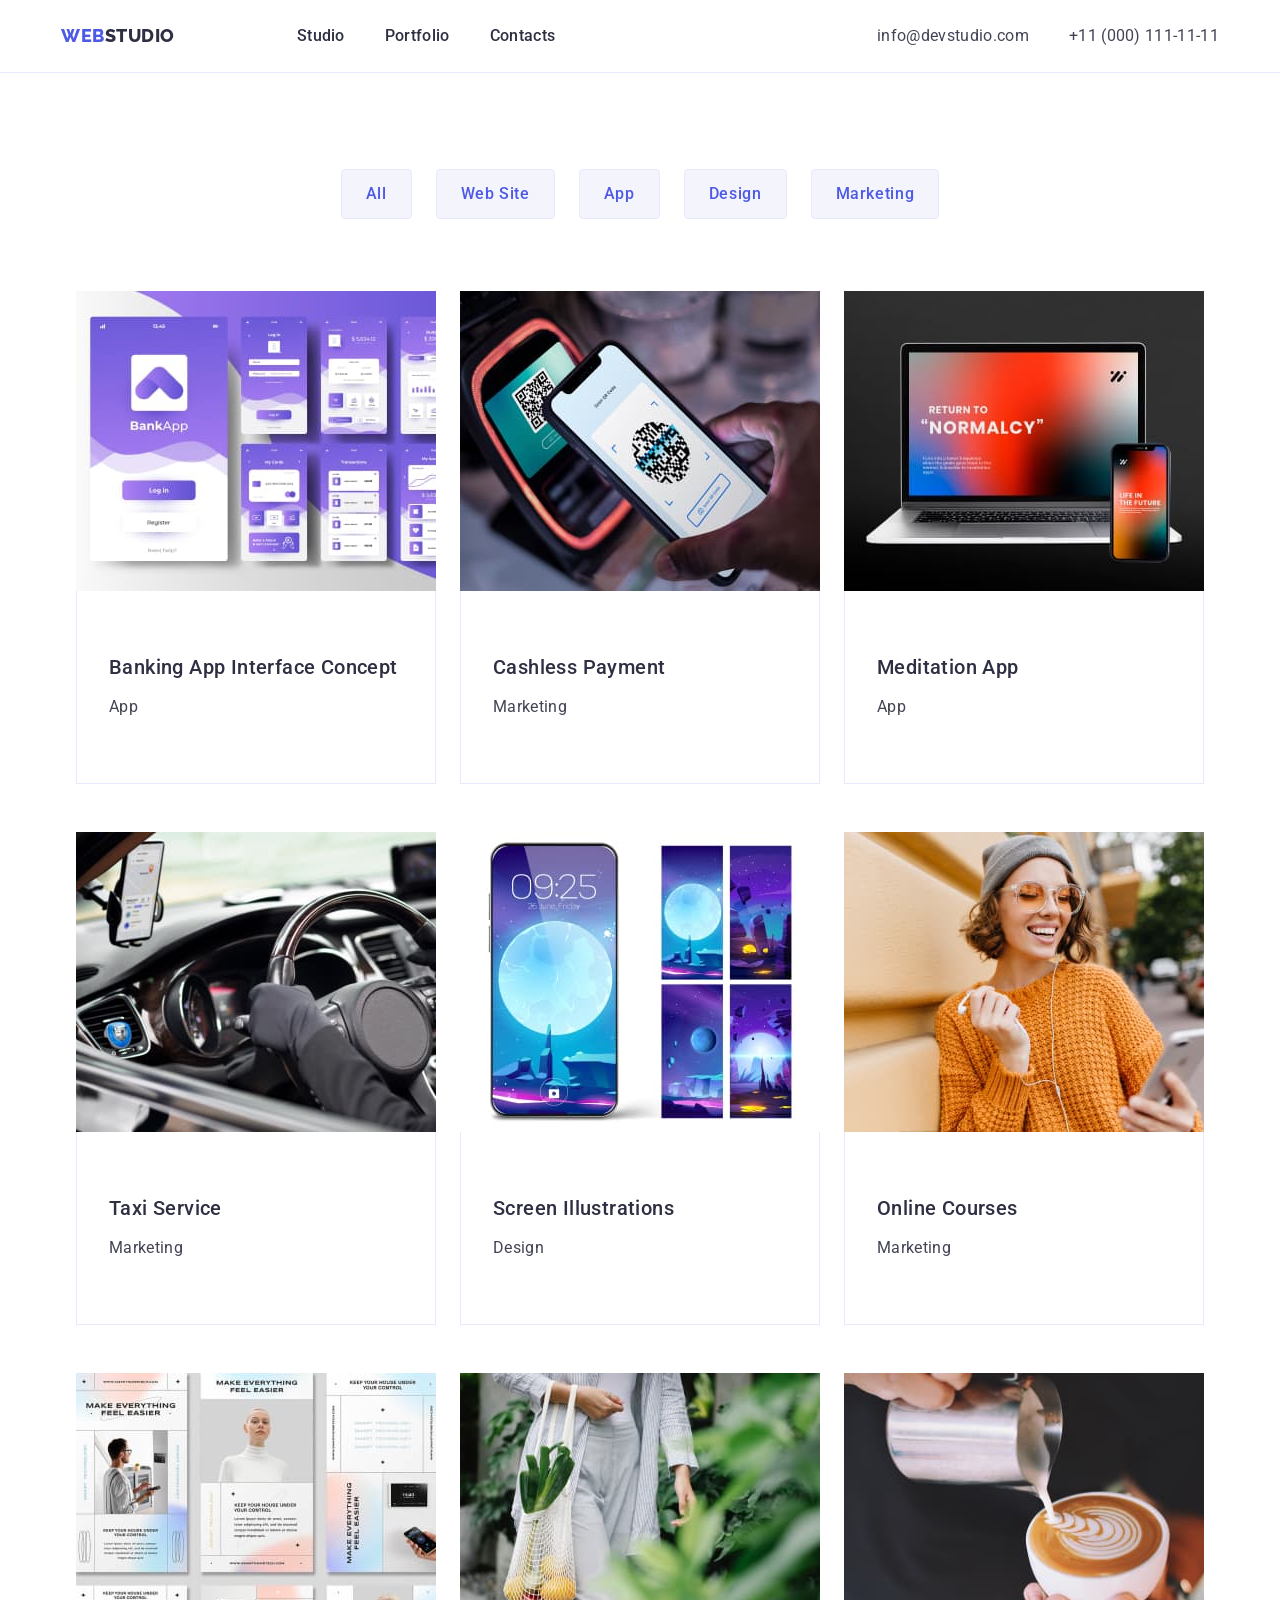
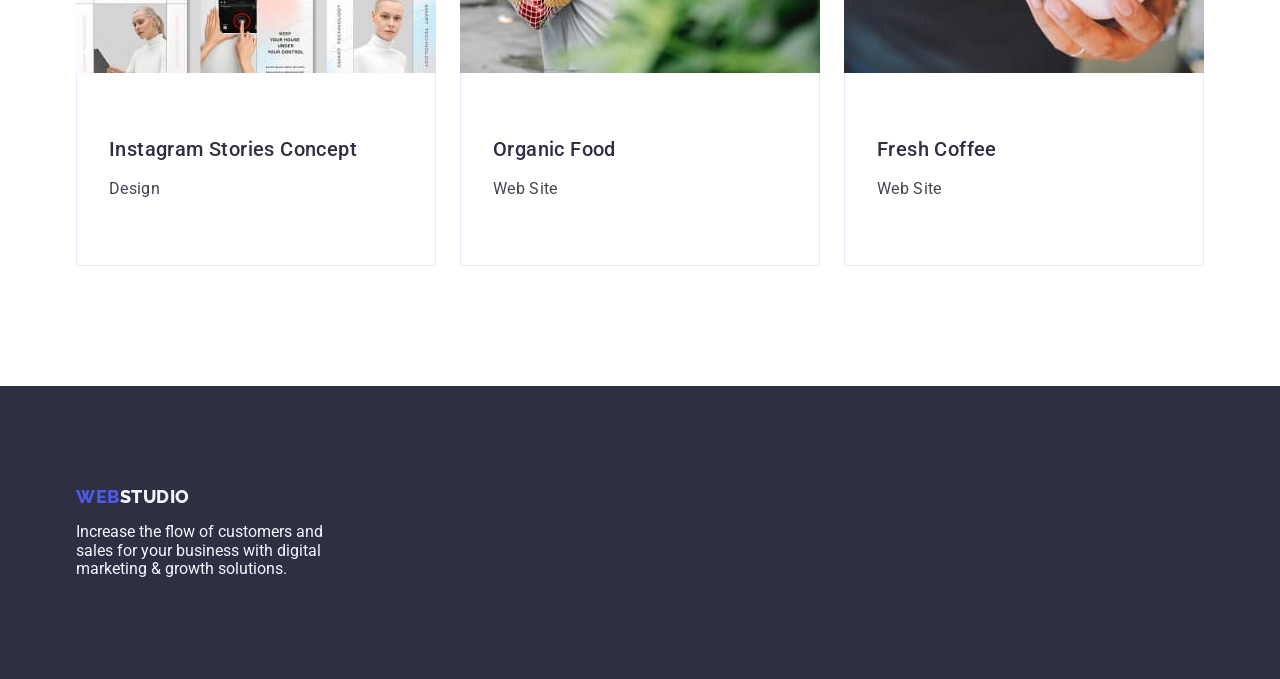
==== commit 231d4b16: "hw3 07" ====
--- a/portfolio.html
+++ b/portfolio.html
@@ -4,153 +4,209 @@
     <meta charset="UTF-8" />
     <meta http-equiv="X-UA-Compatible" content="IE=edge" />
     <meta name="viewport" content="width=device-width, initial-scale=1.0" />
-    <link rel="preconnect" href="https://fonts.googleapis.com">
-    <link rel="preconnect" href="https://fonts.gstatic.com" crossorigin>
-    <link href="https://fonts.googleapis.com/css2?family=Raleway:wght@800&family=Roboto:wght@400;500;700;900&display=swap" rel="stylesheet">
-    <link rel="stylesheet" href="https://cdnjs.cloudflare.com/ajax/libs/modern-normalize/2.0.0/modern-normalize.min.css" integrity="sha512-4xo8blKMVCiXpTaLzQSLSw3KFOVPWhm/TRtuPVc4WG6kUgjH6J03IBuG7JZPkcWMxJ5huwaBpOpnwYElP/m6wg==" crossorigin="anonymous" referrerpolicy="no-referrer" />
-    <link rel="stylesheet" href="./css/style.css">
+    <link rel="preconnect" href="https://fonts.googleapis.com" />
+    <link rel="preconnect" href="https://fonts.gstatic.com" crossorigin />
+    <link
+      href="https://fonts.googleapis.com/css2?family=Raleway:wght@800&family=Roboto:wght@400;500;700;900&display=swap"
+      rel="stylesheet"
+    />
+    <link
+      rel="stylesheet"
+      href="https://cdnjs.cloudflare.com/ajax/libs/modern-normalize/2.0.0/modern-normalize.min.css"
+      integrity="sha512-4xo8blKMVCiXpTaLzQSLSw3KFOVPWhm/TRtuPVc4WG6kUgjH6J03IBuG7JZPkcWMxJ5huwaBpOpnwYElP/m6wg=="
+      crossorigin="anonymous"
+      referrerpolicy="no-referrer"
+    />
+    <link rel="stylesheet" href="./css/style.css" />
     <title>Portfolio</title>
   </head>
   <body>
-
     <header class="header">
       <div class="header-menu container">
         <nav class="navigation">
-          <a href="./index.html" class="logo link">Web<span class="logo-studio">Studio</span></a>
+          <a href="./index.html" class="logo link"
+            >Web<span class="logo-studio">Studio</span></a
+          >
           <ul class="list menu">
-            <li class="nav-main"><a href="./index.html" class="nav-main_link link">Studio</a></li>
-            <li class="nav-main"><a href="./portfolio.html" class="nav-main_link link">Portfolio</a></li>
-            <li class="nav-main"><a href="" class="nav-main_link link">Contacts</a></li>
+            <li class="nav-main">
+              <a href="./index.html" class="nav-main_link link">Studio</a>
+            </li>
+            <li class="nav-main">
+              <a href="./portfolio.html" class="nav-main_link link"
+                >Portfolio</a
+              >
+            </li>
+            <li class="nav-main">
+              <a href="" class="nav-main_link link">Contacts</a>
+            </li>
           </ul>
         </nav>
         <address class="header-call">
           <ul class="list menu-adress">
-            <li class="adress-info"><a href="mailto:info@devstudio.com" class="adress-info_link link">info@devstudio.com</a></li>
-            <li class="adress-info"><a href="tel:+110001111111" class="adress-info_link link">+11 (000) 111-11-11</a></li>
+            <li class="adress-info">
+              <a href="mailto:info@devstudio.com" class="adress-info_link link"
+                >info@devstudio.com</a
+              >
+            </li>
+            <li class="adress-info">
+              <a href="tel:+110001111111" class="adress-info_link link"
+                >+11 (000) 111-11-11</a
+              >
+            </li>
           </ul>
         </address>
       </div>
     </header>
-    
+
     <main>
       <section class="container portfolio-main">
-        <div class="container">
-          <h1 class="visually-hidden">Content</h1>
-          <ul class="list main-button_first">
-            <li><button type="button" class="main-button">All</button></li>
-            <li><button type="button" class="main-button">Web Site</button></li>
-            <li><button type="button" class="main-button">App</button></li>
-            <li><button type="button" class="main-button">Design</button></li>
-            <li><button type="button" class="main-button">Marketing</button></li>
+        <h1 class="visually-hidden">Content</h1>
+        <ul class="list main-button_first">
+          <li><button type="button" class="main-button">All</button></li>
+          <li><button type="button" class="main-button">Web Site</button></li>
+          <li><button type="button" class="main-button">App</button></li>
+          <li><button type="button" class="main-button">Design</button></li>
+          <li><button type="button" class="main-button">Marketing</button></li>
         </ul>
-          <ul class="list main-content">
-            <li class="item">
-              <a href=".app" class="link"
-                ><img
-                  src="./images/portfolio-img-1.jpg"
-                  alt="Banking App Interface Concept" width="360" height="300"
+        <ul class="list main-content">
+          <li class="item">
+            <a href=".app" class="link"
+              ><img
+                src="./images/portfolio-img-1.jpg"
+                alt="Banking App Interface Concept"
+                width="360"
+                height="300"
               />
               <div class="section-border">
                 <h2 class="section-header">Banking App Interface Concept</h2>
                 <p class="section-par">App</p>
               </div>
-              </a>
-            </li>
-            <li class="item">
-              <a href=".marketing" class="link"
-                ><img src="./images/portfolio-img-2.jpg" alt="Cashless Payment" width="360" height="300"
+            </a>
+          </li>
+          <li class="item">
+            <a href=".marketing" class="link"
+              ><img
+                src="./images/portfolio-img-2.jpg"
+                alt="Cashless Payment"
+                width="360"
+                height="300"
               />
               <div class="section-border">
                 <h2 class="section-header">Cashless Payment</h2>
                 <p class="section-par">Marketing</p>
               </div>
-              </a>
-            </li>
-            <li class="item">
-              <a href=".app" class="link"
-                ><img src="./images/portfolio-img-3.jpg" alt="Meditation App" width="360" height="300"
+            </a>
+          </li>
+          <li class="item">
+            <a href=".app" class="link"
+              ><img
+                src="./images/portfolio-img-3.jpg"
+                alt="Meditation App"
+                width="360"
+                height="300"
               />
               <div class="section-border">
                 <h2 class="section-header">Meditation App</h2>
                 <p class="section-par">App</p>
               </div>
-              </a>
-            </li>
-            <li class="item">
-              <a href=".marketing" class="link"
-                ><img src="./images/portfolio-img-4.jpg" alt="Taxi Service" width="360" height="300"
-              />
-            <div class="section-border">
+            </a>
+          </li>
+          <li class="item">
+            <a href=".marketing" class="link"
+              ><img
+                src="./images/portfolio-img-4.jpg"
+                alt="Taxi Service"
+                width="360"
+                height="300"
+              />
+              <div class="section-border">
                 <h2 class="section-header">Taxi Service</h2>
                 <p class="section-par">Marketing</p>
-            </div>
-            </a>
-            </li>
-            <li class="item">
-              <a href=".design" class="link"
-                ><img
-                  src="./images/portfolio-img-5.jpg" width="360" height="300"
-                  alt="Screen Illustrations"
+              </div>
+            </a>
+          </li>
+          <li class="item">
+            <a href=".design" class="link"
+              ><img
+                src="./images/portfolio-img-5.jpg"
+                width="360"
+                height="300"
+                alt="Screen Illustrations"
               />
               <div class="section-border">
                 <h2 class="section-header">Screen Illustrations</h2>
                 <p class="section-par">Design</p>
               </div>
-              </a>
-            </li>
-            <li class="item">
-              <a href=".marketing" class="link"
-                ><img src="./images/portfolio-img-6.jpg" alt="Online Courses" width="360" height="300"
+            </a>
+          </li>
+          <li class="item">
+            <a href=".marketing" class="link"
+              ><img
+                src="./images/portfolio-img-6.jpg"
+                alt="Online Courses"
+                width="360"
+                height="300"
               />
               <div class="section-border">
                 <h2 class="section-header">Online Courses</h2>
-                <p class="section-par">Marketing</p> 
-                </div>
-              </a>
-            </li>
-            <li class="item">
-              <a href=".design" class="link"
-                ><img
-                  src="./images/portfolio-img-7.jpg" width="360" height="300"
-                  alt="Instagram Stories Concept"
+                <p class="section-par">Marketing</p>
+              </div>
+            </a>
+          </li>
+          <li class="item">
+            <a href=".design" class="link"
+              ><img
+                src="./images/portfolio-img-7.jpg"
+                width="360"
+                height="300"
+                alt="Instagram Stories Concept"
               />
               <div class="section-border">
                 <h2 class="section-header">Instagram Stories Concept</h2>
                 <p class="section-par">Design</p>
               </div>
-              </a>
-            </li>
-            <li class="item">
-              <a href=".website" class="link"
-                ><img src="./images/portfolio-img-8.jpg" alt="Organic Food" width="360" height="300"
+            </a>
+          </li>
+          <li class="item">
+            <a href=".website" class="link"
+              ><img
+                src="./images/portfolio-img-8.jpg"
+                alt="Organic Food"
+                width="360"
+                height="300"
               />
               <div class="section-border">
                 <h2 class="section-header">Organic Food</h2>
                 <p class="section-par">Web Site</p>
               </div>
-              </a>
-            </li>
-            <li class="item">
-              <a href=".website" class="link"
-                ><img src="./images/portfolio-img-9.jpg" alt="Fresh Coffee" width="360" height="300"
+            </a>
+          </li>
+          <li class="item">
+            <a href=".website" class="link"
+              ><img
+                src="./images/portfolio-img-9.jpg"
+                alt="Fresh Coffee"
+                width="360"
+                height="300"
               />
               <div class="section-border">
                 <h2 class="section-header">Fresh Coffee</h2>
                 <p class="section-par">Web Site</p>
               </div>
-              </a>
-            </li>
-          </ul>
-      </div>
+            </a>
+          </li>
+        </ul>
       </section>
     </main>
 
     <footer class="footer">
       <div class="container">
-        <a href="./index.html" class="footer-logo link">Web<span class="footer-color">Studio</span></a>
+        <a href="./index.html" class="footer-logo link"
+          >Web<span class="footer-color">Studio</span></a
+        >
         <p class="footer-par">
-          Increase the flow of customers and sales for your business with digital
-          marketing & growth solutions.
+          Increase the flow of customers and sales for your business with
+          digital marketing & growth solutions.
         </p>
       </div>
     </footer>
--- a/css/style.css
+++ b/css/style.css
@@ -18,23 +18,22 @@
 }
 
 .visually-hidden {
-    position: absolute;
-    width: 1px;
-    height: 1px;
-    margin: -1px;
-    border: 0;
-    padding: 0;
-    white-space: nowrap;
-    clip-path: inset(100%);
-    clip: rect(0 0 0 0);
-    overflow: hidden;
-  }
+  position: absolute;
+  width: 1px;
+  height: 1px;
+  margin: -1px;
+  border: 0;
+  padding: 0;
+  white-space: nowrap;
+  clip-path: inset(100%);
+  clip: rect(0 0 0 0);
+  overflow: hidden;
+}
 
 .container {
   width: 1158px;
   margin: 0 auto;
-  padding-left: 15px;
-  padding-right: 15px;
+  padding: 0 15px 0 15px;
 }
 
 p,
@@ -231,8 +230,6 @@
 .img-content {
   width: calc((100% - 48px) / 3);
 }
-
-
 
 /********** SECTION-4 **********/
 
@@ -351,7 +348,7 @@
 .main-button:focus {
   color: #ffffff;
   background-color: #404bbf;
-  border: 1px solid transparent
+  border: 1px solid transparent;
 }
 
 .main-content {
@@ -378,6 +375,7 @@
   letter-spacing: 0.02em;
   color: var(--dark);
   padding: 32px 0 0 16px;
+  margin-bottom: 8px;
 }
 
 .section-par {
